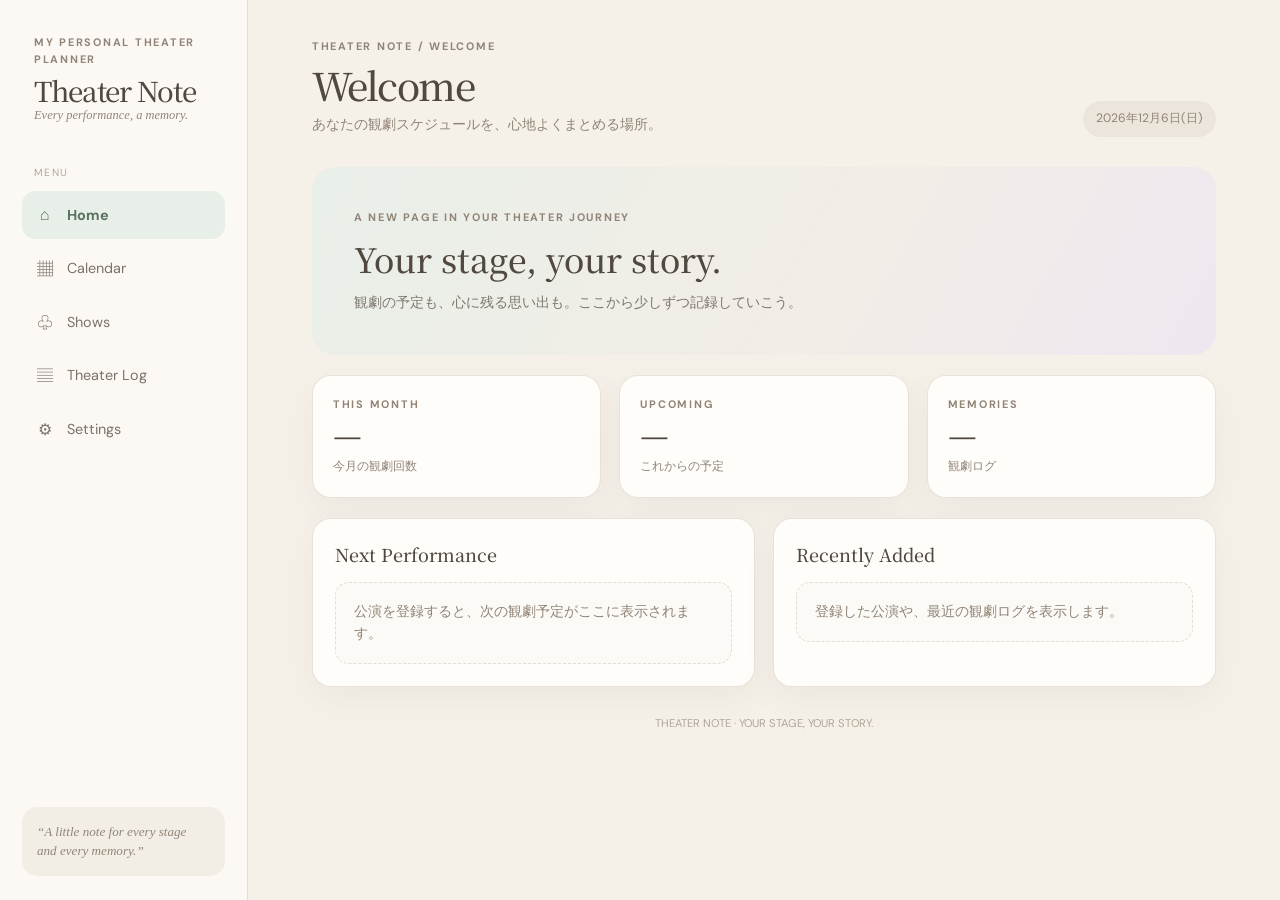
==== index.html @ 85cac3ce "Add files via upload" ====
<!doctype html>
<html lang="ja">
<head>
  <meta charset="utf-8">
  <meta name="viewport" content="width=device-width, initial-scale=1">
  <meta name="theme-color" content="#f5f1e9">
  <title>Welcome | Theater Note</title>
  <link rel="stylesheet" href="../css/style.css"  >
  <link rel="stylesheet" href="css/style.css">
  <script defer src="js/app.js"></script>
</head>
<body data-page="home">
<div class="app-shell">
  <aside class="sidebar">
    <div class="brand">
      <div class="brand-kicker">MY PERSONAL THEATER PLANNER</div>
      <div class="brand-name">Theater Note</div>
      <div class="brand-tagline">Every performance, a memory.</div>
    </div>
    <div class="nav-label">Menu</div>
    <nav class="nav-list" aria-label="メインメニュー"><a class="nav-link" data-nav="home" href="index.html"><span class="nav-icon" aria-hidden="true">⌂</span><span>Home</span></a>
<a class="nav-link" data-nav="calendar" href="calendar.html"><span class="nav-icon" aria-hidden="true">▦</span><span>Calendar</span></a>
<a class="nav-link" data-nav="performances" href="performances.html"><span class="nav-icon" aria-hidden="true">♧</span><span>Shows</span></a>
<a class="nav-link" data-nav="log" href="log.html"><span class="nav-icon" aria-hidden="true">▤</span><span>Theater Log</span></a>
<a class="nav-link" data-nav="settings" href="settings.html"><span class="nav-icon" aria-hidden="true">⚙</span><span>Settings</span></a></nav>
    <div class="sidebar-note">“A little note for every stage<br>and every memory.”</div>
  </aside>
  <main class="main">
    <header class="mobile-header">
      <div class="brand">
        <div class="brand-kicker">MY PERSONAL THEATER PLANNER</div>
        <div class="brand-name">Theater Note</div>
        <div class="brand-tagline">Every performance, a memory.</div>
      </div>
    </header>
    <div class="page-wrap">
      <div class="page-heading">
        <div><div class="eyebrow">THEATER NOTE / WELCOME</div><h1>Welcome</h1><p class="page-subtitle">あなたの観劇スケジュールを、心地よくまとめる場所。</p></div>
        <span class="date-chip" data-today></span>
      </div>
      
<section class="welcome-panel">
  <div class="eyebrow">A NEW PAGE IN YOUR THEATER JOURNEY</div>
  <h2>Your stage, your story.</h2>
  <p>観劇の予定も、心に残る思い出も。ここから少しずつ記録していこう。</p>
</section>
<section class="grid grid-3 stat-grid" style="margin-bottom:20px">
  <article class="card stat-card"><div class="eyebrow">THIS MONTH</div><div class="stat-number">—</div><div class="stat-label">今月の観劇回数</div></article>
  <article class="card stat-card"><div class="eyebrow">UPCOMING</div><div class="stat-number">—</div><div class="stat-label">これからの予定</div></article>
  <article class="card stat-card"><div class="eyebrow">MEMORIES</div><div class="stat-number">—</div><div class="stat-label">観劇ログ</div></article>
</section>
<section class="grid grid-2">
  <article class="card">
    <h2 class="card-title">Next Performance</h2>
    <div class="placeholder-note">公演を登録すると、次の観劇予定がここに表示されます。</div>
  </article>
  <article class="card">
    <h2 class="card-title">Recently Added</h2>
    <div class="placeholder-note">登録した公演や、最近の観劇ログを表示します。</div>
  </article>
</section>

      <div class="footer-note">THEATER NOTE · YOUR STAGE, YOUR STORY.</div>
    </div>
  </main>
  <nav class="mobile-nav" aria-label="メインメニュー"><nav class="nav-list" aria-label="メインメニュー"><a class="nav-link" data-nav="home" href="index.html"><span class="nav-icon" aria-hidden="true">⌂</span><span>Home</span></a>
<a class="nav-link" data-nav="calendar" href="calendar.html"><span class="nav-icon" aria-hidden="true">▦</span><span>Calendar</span></a>
<a class="nav-link" data-nav="performances" href="performances.html"><span class="nav-icon" aria-hidden="true">♧</span><span>Shows</span></a>
<a class="nav-link" data-nav="log" href="log.html"><span class="nav-icon" aria-hidden="true">▤</span><span>Theater Log</span></a>
<a class="nav-link" data-nav="settings" href="settings.html"><span class="nav-icon" aria-hidden="true">⚙</span><span>Settings</span></a></nav></nav>
</div>
</body>
</html>
---- css/style.css ----
@import url('https://fonts.googleapis.com/css2?family=DM+Sans:wght@400;500;600;700&family=Noto+Serif+JP:wght@400;500;600&display=swap');

:root {
  --ink: #51483f;
  --muted: #918477;
  --muted-2: #b1a698;
  --paper: #f5f1e9;
  --surface: #fffdfa;
  --surface-soft: #eee8de;
  --line: #e4ddd2;
  --sage: #c5ddd0;
  --sage-deep: #58745f;
  --lavender: #d8c5e8;
  --rose: #f2c9ce;
  --gold: #ead9ad;
  --shadow: 0 12px 34px rgba(81, 72, 63, .06);
  --sidebar-width: 248px;
}
* { box-sizing: border-box; }
html { min-height: 100%; background: var(--paper); }
body {
  margin: 0; color: var(--ink); background: var(--paper);
  font-family: "DM Sans", "Noto Sans JP", sans-serif;
  line-height: 1.6; min-height: 100vh;
}
a { color: inherit; text-decoration: none; }
button { font: inherit; }
.app-shell { min-height: 100vh; }
.sidebar {
  position: fixed; inset: 0 auto 0 0; width: var(--sidebar-width);
  padding: 34px 22px 24px; background: rgba(255,253,250,.72);
  border-right: 1px solid var(--line); display: flex; flex-direction: column;
  z-index: 10;
}
.brand { padding: 0 12px 28px; }
.brand-kicker, .eyebrow {
  color: var(--muted); font-size: .68rem; letter-spacing: .16em;
  text-transform: uppercase; font-weight: 700;
}
.brand-name {
  margin: 5px 0 1px; font: 500 1.72rem/1.2 "Noto Serif JP", Georgia, serif;
  letter-spacing: -.04em;
}
.brand-tagline { color: var(--muted); font: italic .78rem Georgia, serif; }
.nav-label { margin: 14px 12px 10px; color: var(--muted-2); font-size: .65rem; letter-spacing: .14em; text-transform: uppercase; }
.nav-list { display: grid; gap: 6px; }
.nav-link {
  display: flex; align-items: center; gap: 13px; padding: 11px 13px;
  border-radius: 13px; color: #7b7167; font-size: .9rem; transition: .18s ease;
}
.nav-link:hover { background: #f3efe8; color: var(--ink); }
.nav-link.active { background: #e8efe9; color: var(--sage-deep); font-weight: 700; }
.nav-icon { width: 19px; text-align: center; font-size: 1rem; }
.sidebar-note {
  margin-top: auto; padding: 15px; border-radius: 15px;
  background: #f3eee5; color: var(--muted); font: italic .82rem/1.5 Georgia, serif;
}
.main { margin-left: var(--sidebar-width); padding: 38px clamp(24px, 5vw, 68px) 64px; }
.mobile-header { display: none; }
.page-wrap { width: min(100%, 1120px); margin: 0 auto; }
.page-heading { display: flex; align-items: flex-end; justify-content: space-between; gap: 20px; margin-bottom: 30px; }
.page-heading h1 { margin: 7px 0 5px; font: 500 clamp(1.8rem, 3vw, 2.55rem)/1.2 "Noto Serif JP", Georgia, serif; letter-spacing: -.04em; }
.page-subtitle { margin: 0; color: var(--muted); font-size: .9rem; }
.date-chip { color: var(--muted); background: #ebe5db; border-radius: 999px; padding: 8px 13px; font-size: .76rem; white-space: nowrap; }
.card {
  background: var(--surface); border: 1px solid rgba(228,221,210,.8);
  border-radius: 19px; padding: 22px; box-shadow: var(--shadow);
}
.card-title { margin: 0 0 15px; font: 500 1.12rem "Noto Serif JP", Georgia, serif; }
.grid { display: grid; gap: 18px; }
.grid-2 { grid-template-columns: repeat(2, minmax(0, 1fr)); }
.grid-3 { grid-template-columns: repeat(3, minmax(0, 1fr)); }
.stat-card { padding: 20px; }
.stat-number { font: 500 2rem/1.2 "Noto Serif JP", Georgia, serif; }
.stat-label { color: var(--muted); font-size: .78rem; margin-top: 5px; }
.event-row { display: flex; align-items: center; gap: 14px; padding: 13px 0; border-bottom: 1px solid #eee9e1; }
.event-row:last-child { border-bottom: 0; padding-bottom: 0; }
.event-mark { width: 9px; height: 42px; border-radius: 9px; background: var(--lavender); flex: 0 0 auto; }
.event-info { min-width: 0; flex: 1; }
.event-name { font-weight: 700; font-size: .9rem; }
.event-meta { color: var(--muted); font-size: .76rem; margin-top: 2px; }
.status { display: inline-flex; align-items: center; gap: 6px; border-radius: 999px; padding: 5px 10px; font-size: .7rem; white-space: nowrap; }
.status::before { content: ""; width: 6px; height: 6px; border-radius: 50%; background: currentColor; }
.status-planned { color: #58745f; background: #e8efe9; }
.status-done { color: #777d8d; background: #ececf0; }
.status-pending { color: #98783d; background: #f5efdf; }
.status-no { color: #a56f76; background: #f5e9e9; }
.btn {
  display: inline-flex; justify-content: center; align-items: center; gap: 8px;
  border: 1px solid var(--line); background: var(--surface); color: var(--ink);
  padding: 10px 15px; border-radius: 999px; font-size: .8rem; cursor: pointer;
}
.btn-primary { background: var(--sage-deep); color: white; border-color: var(--sage-deep); }
.btn:hover { filter: brightness(.97); }
.welcome-panel {
  padding: clamp(24px, 4vw, 42px); border-radius: 23px;
  background: linear-gradient(120deg, #e9efe9 0%, #f2ede6 58%, #eee7f1 100%);
  margin-bottom: 20px;
}
.welcome-panel h2 { margin: 8px 0; font: 500 clamp(1.5rem, 3vw, 2.1rem) "Noto Serif JP", Georgia, serif; }
.welcome-panel p { margin: 0; color: #7d776d; font-size: .88rem; }
.placeholder-note { color: var(--muted); font-size: .85rem; padding: 18px; border: 1px dashed var(--line); border-radius: 14px; background: #fcfaf6; }
.calendar-head { display: flex; align-items: center; justify-content: space-between; margin-bottom: 16px; }
.calendar-month { font: 500 1.35rem "Noto Serif JP", Georgia, serif; }
.calendar-grid { display: grid; grid-template-columns: repeat(7, minmax(0, 1fr)); gap: 7px; }
.calendar-weekday { text-align: center; color: var(--muted); font-size: .7rem; padding: 6px 0; }
.calendar-day { min-height: 86px; border: 1px solid #eee9e1; border-radius: 11px; background: #fff; padding: 8px; font-size: .76rem; }
.calendar-day.muted { color: #c3baae; background: #faf8f4; }
.calendar-day.today { border-color: #9bb6a2; background: #f3f7f3; }
.calendar-event { margin-top: 6px; border-radius: 5px; padding: 3px 5px; font-size: .63rem; overflow: hidden; text-overflow: ellipsis; white-space: nowrap; background: #eee5f3; color: #695579; }
.calendar-event.sage { background: #e4eee7; color: #55745e; }
.calendar-event.gold { background: #f4eedf; color: #92783f; }
.footer-note { margin-top: 28px; color: var(--muted-2); font-size: .7rem; text-align: center; }
.mobile-nav { display: none; }
@media (max-width: 760px) {
  .sidebar { display: none; }
  .main { margin-left: 0; padding: 0 16px 100px; }
  .mobile-header {
    display: block; padding: 20px 4px 17px; margin-bottom: 12px;
    border-bottom: 1px solid var(--line);
  }
  .mobile-header .brand { padding: 0; }
  .mobile-header .brand-name { font-size: 1.45rem; }
  .page-heading { align-items: flex-start; flex-direction: column; gap: 10px; margin: 23px 0 20px; }
  .grid-2, .grid-3 { grid-template-columns: 1fr; }
  .stat-grid { grid-template-columns: repeat(3, minmax(0, 1fr)); gap: 9px; }
  .stat-card { padding: 14px 11px; }
  .stat-number { font-size: 1.55rem; }
  .stat-label { font-size: .68rem; }
  .card { padding: 17px; border-radius: 16px; }
  .event-row { gap: 10px; }
  .event-row .status { font-size: .63rem; padding: 5px 8px; }
  .mobile-nav {
    display: grid; grid-template-columns: repeat(5, 1fr); gap: 2px;
    position: fixed; z-index: 20; left: 10px; right: 10px; bottom: 10px;
    padding: 9px 5px calc(9px + env(safe-area-inset-bottom));
    background: rgba(255,253,250,.96); backdrop-filter: blur(14px);
    border: 1px solid var(--line); border-radius: 18px;
    box-shadow: 0 8px 30px rgba(81,72,63,.13);
  }
  .mobile-nav .nav-link { display: flex; flex-direction: column; gap: 3px; padding: 6px 2px; border-radius: 11px; font-size: .61rem; }
  .mobile-nav .nav-icon { font-size: 1rem; width: auto; }
  .calendar-grid { gap: 3px; }
  .calendar-day { min-height: 66px; padding: 5px 3px; border-radius: 8px; font-size: .68rem; }
  .calendar-event { font-size: .55rem; padding: 2px 3px; }
  .date-chip { align-self: flex-start; }
}
---- css/style.css ----
@import url('https://fonts.googleapis.com/css2?family=DM+Sans:wght@400;500;600;700&family=Noto+Serif+JP:wght@400;500;600&display=swap');

:root {
  --ink: #51483f;
  --muted: #918477;
  --muted-2: #b1a698;
  --paper: #f5f1e9;
  --surface: #fffdfa;
  --surface-soft: #eee8de;
  --line: #e4ddd2;
  --sage: #c5ddd0;
  --sage-deep: #58745f;
  --lavender: #d8c5e8;
  --rose: #f2c9ce;
  --gold: #ead9ad;
  --shadow: 0 12px 34px rgba(81, 72, 63, .06);
  --sidebar-width: 248px;
}
* { box-sizing: border-box; }
html { min-height: 100%; background: var(--paper); }
body {
  margin: 0; color: var(--ink); background: var(--paper);
  font-family: "DM Sans", "Noto Sans JP", sans-serif;
  line-height: 1.6; min-height: 100vh;
}
a { color: inherit; text-decoration: none; }
button { font: inherit; }
.app-shell { min-height: 100vh; }
.sidebar {
  position: fixed; inset: 0 auto 0 0; width: var(--sidebar-width);
  padding: 34px 22px 24px; background: rgba(255,253,250,.72);
  border-right: 1px solid var(--line); display: flex; flex-direction: column;
  z-index: 10;
}
.brand { padding: 0 12px 28px; }
.brand-kicker, .eyebrow {
  color: var(--muted); font-size: .68rem; letter-spacing: .16em;
  text-transform: uppercase; font-weight: 700;
}
.brand-name {
  margin: 5px 0 1px; font: 500 1.72rem/1.2 "Noto Serif JP", Georgia, serif;
  letter-spacing: -.04em;
}
.brand-tagline { color: var(--muted); font: italic .78rem Georgia, serif; }
.nav-label { margin: 14px 12px 10px; color: var(--muted-2); font-size: .65rem; letter-spacing: .14em; text-transform: uppercase; }
.nav-list { display: grid; gap: 6px; }
.nav-link {
  display: flex; align-items: center; gap: 13px; padding: 11px 13px;
  border-radius: 13px; color: #7b7167; font-size: .9rem; transition: .18s ease;
}
.nav-link:hover { background: #f3efe8; color: var(--ink); }
.nav-link.active { background: #e8efe9; color: var(--sage-deep); font-weight: 700; }
.nav-icon { width: 19px; text-align: center; font-size: 1rem; }
.sidebar-note {
  margin-top: auto; padding: 15px; border-radius: 15px;
  background: #f3eee5; color: var(--muted); font: italic .82rem/1.5 Georgia, serif;
}
.main { margin-left: var(--sidebar-width); padding: 38px clamp(24px, 5vw, 68px) 64px; }
.mobile-header { display: none; }
.page-wrap { width: min(100%, 1120px); margin: 0 auto; }
.page-heading { display: flex; align-items: flex-end; justify-content: space-between; gap: 20px; margin-bottom: 30px; }
.page-heading h1 { margin: 7px 0 5px; font: 500 clamp(1.8rem, 3vw, 2.55rem)/1.2 "Noto Serif JP", Georgia, serif; letter-spacing: -.04em; }
.page-subtitle { margin: 0; color: var(--muted); font-size: .9rem; }
.date-chip { color: var(--muted); background: #ebe5db; border-radius: 999px; padding: 8px 13px; font-size: .76rem; white-space: nowrap; }
.card {
  background: var(--surface); border: 1px solid rgba(228,221,210,.8);
  border-radius: 19px; padding: 22px; box-shadow: var(--shadow);
}
.card-title { margin: 0 0 15px; font: 500 1.12rem "Noto Serif JP", Georgia, serif; }
.grid { display: grid; gap: 18px; }
.grid-2 { grid-template-columns: repeat(2, minmax(0, 1fr)); }
.grid-3 { grid-template-columns: repeat(3, minmax(0, 1fr)); }
.stat-card { padding: 20px; }
.stat-number { font: 500 2rem/1.2 "Noto Serif JP", Georgia, serif; }
.stat-label { color: var(--muted); font-size: .78rem; margin-top: 5px; }
.event-row { display: flex; align-items: center; gap: 14px; padding: 13px 0; border-bottom: 1px solid #eee9e1; }
.event-row:last-child { border-bottom: 0; padding-bottom: 0; }
.event-mark { width: 9px; height: 42px; border-radius: 9px; background: var(--lavender); flex: 0 0 auto; }
.event-info { min-width: 0; flex: 1; }
.event-name { font-weight: 700; font-size: .9rem; }
.event-meta { color: var(--muted); font-size: .76rem; margin-top: 2px; }
.status { display: inline-flex; align-items: center; gap: 6px; border-radius: 999px; padding: 5px 10px; font-size: .7rem; white-space: nowrap; }
.status::before { content: ""; width: 6px; height: 6px; border-radius: 50%; background: currentColor; }
.status-planned { color: #58745f; background: #e8efe9; }
.status-done { color: #777d8d; background: #ececf0; }
.status-pending { color: #98783d; background: #f5efdf; }
.status-no { color: #a56f76; background: #f5e9e9; }
.btn {
  display: inline-flex; justify-content: center; align-items: center; gap: 8px;
  border: 1px solid var(--line); background: var(--surface); color: var(--ink);
  padding: 10px 15px; border-radius: 999px; font-size: .8rem; cursor: pointer;
}
.btn-primary { background: var(--sage-deep); color: white; border-color: var(--sage-deep); }
.btn:hover { filter: brightness(.97); }
.welcome-panel {
  padding: clamp(24px, 4vw, 42px); border-radius: 23px;
  background: linear-gradient(120deg, #e9efe9 0%, #f2ede6 58%, #eee7f1 100%);
  margin-bottom: 20px;
}
.welcome-panel h2 { margin: 8px 0; font: 500 clamp(1.5rem, 3vw, 2.1rem) "Noto Serif JP", Georgia, serif; }
.welcome-panel p { margin: 0; color: #7d776d; font-size: .88rem; }
.placeholder-note { color: var(--muted); font-size: .85rem; padding: 18px; border: 1px dashed var(--line); border-radius: 14px; background: #fcfaf6; }
.calendar-head { display: flex; align-items: center; justify-content: space-between; margin-bottom: 16px; }
.calendar-month { font: 500 1.35rem "Noto Serif JP", Georgia, serif; }
.calendar-grid { display: grid; grid-template-columns: repeat(7, minmax(0, 1fr)); gap: 7px; }
.calendar-weekday { text-align: center; color: var(--muted); font-size: .7rem; padding: 6px 0; }
.calendar-day { min-height: 86px; border: 1px solid #eee9e1; border-radius: 11px; background: #fff; padding: 8px; font-size: .76rem; }
.calendar-day.muted { color: #c3baae; background: #faf8f4; }
.calendar-day.today { border-color: #9bb6a2; background: #f3f7f3; }
.calendar-event { margin-top: 6px; border-radius: 5px; padding: 3px 5px; font-size: .63rem; overflow: hidden; text-overflow: ellipsis; white-space: nowrap; background: #eee5f3; color: #695579; }
.calendar-event.sage { background: #e4eee7; color: #55745e; }
.calendar-event.gold { background: #f4eedf; color: #92783f; }
.footer-note { margin-top: 28px; color: var(--muted-2); font-size: .7rem; text-align: center; }
.mobile-nav { display: none; }
@media (max-width: 760px) {
  .sidebar { display: none; }
  .main { margin-left: 0; padding: 0 16px 100px; }
  .mobile-header {
    display: block; padding: 20px 4px 17px; margin-bottom: 12px;
    border-bottom: 1px solid var(--line);
  }
  .mobile-header .brand { padding: 0; }
  .mobile-header .brand-name { font-size: 1.45rem; }
  .page-heading { align-items: flex-start; flex-direction: column; gap: 10px; margin: 23px 0 20px; }
  .grid-2, .grid-3 { grid-template-columns: 1fr; }
  .stat-grid { grid-template-columns: repeat(3, minmax(0, 1fr)); gap: 9px; }
  .stat-card { padding: 14px 11px; }
  .stat-number { font-size: 1.55rem; }
  .stat-label { font-size: .68rem; }
  .card { padding: 17px; border-radius: 16px; }
  .event-row { gap: 10px; }
  .event-row .status { font-size: .63rem; padding: 5px 8px; }
  .mobile-nav {
    display: grid; grid-template-columns: repeat(5, 1fr); gap: 2px;
    position: fixed; z-index: 20; left: 10px; right: 10px; bottom: 10px;
    padding: 9px 5px calc(9px + env(safe-area-inset-bottom));
    background: rgba(255,253,250,.96); backdrop-filter: blur(14px);
    border: 1px solid var(--line); border-radius: 18px;
    box-shadow: 0 8px 30px rgba(81,72,63,.13);
  }
  .mobile-nav .nav-link { display: flex; flex-direction: column; gap: 3px; padding: 6px 2px; border-radius: 11px; font-size: .61rem; }
  .mobile-nav .nav-icon { font-size: 1rem; width: auto; }
  .calendar-grid { gap: 3px; }
  .calendar-day { min-height: 66px; padding: 5px 3px; border-radius: 8px; font-size: .68rem; }
  .calendar-event { font-size: .55rem; padding: 2px 3px; }
  .date-chip { align-self: flex-start; }
}
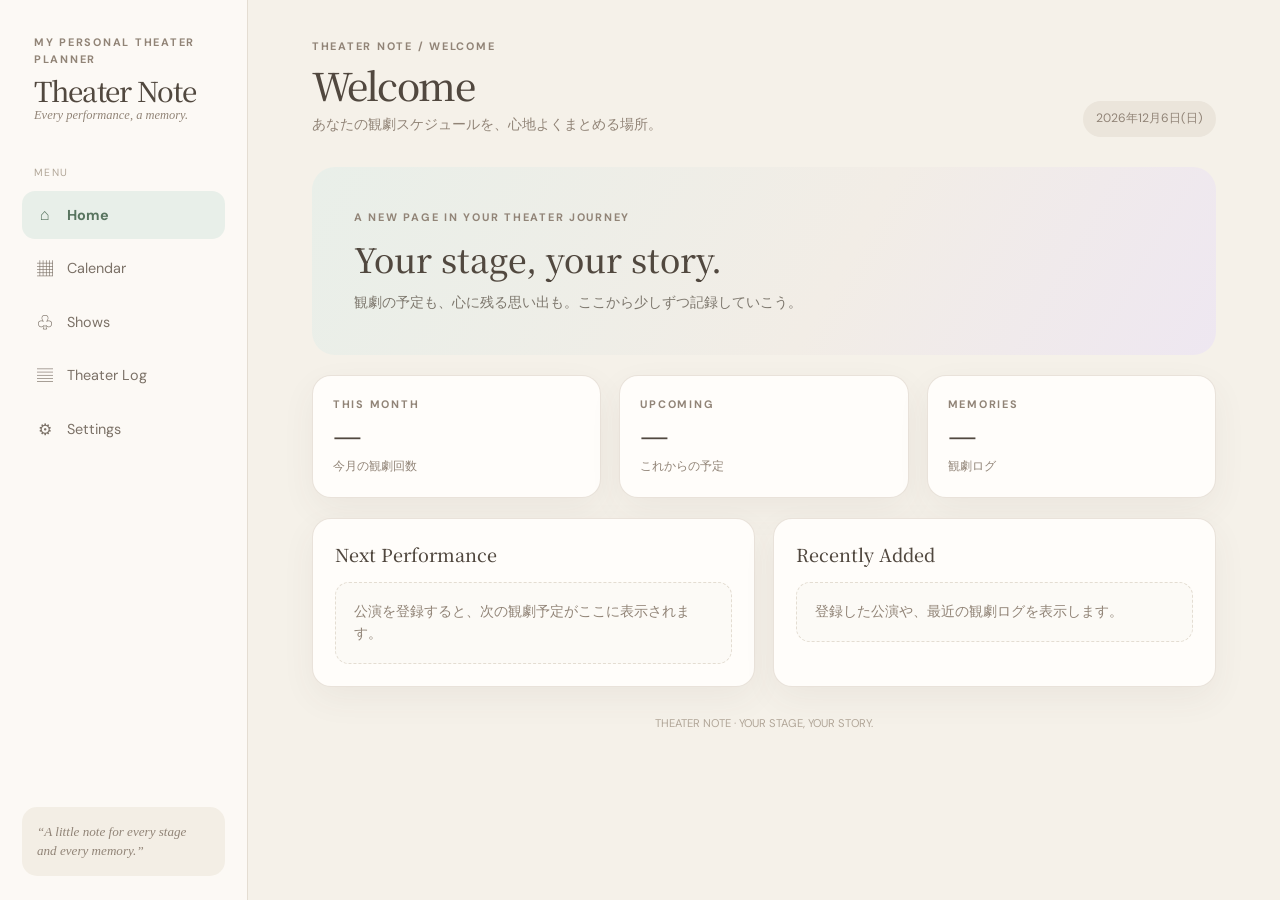
==== commit 6af15576: "Add files via upload" ====
--- a/index.html
+++ b/index.html
@@ -18,11 +18,7 @@
       <div class="brand-tagline">Every performance, a memory.</div>
     </div>
     <div class="nav-label">Menu</div>
-    <nav class="nav-list" aria-label="メインメニュー"><a class="nav-link" data-nav="home" href="index.html"><span class="nav-icon" aria-hidden="true">⌂</span><span>Home</span></a>
-<a class="nav-link" data-nav="calendar" href="calendar.html"><span class="nav-icon" aria-hidden="true">▦</span><span>Calendar</span></a>
-<a class="nav-link" data-nav="performances" href="performances.html"><span class="nav-icon" aria-hidden="true">♧</span><span>Shows</span></a>
-<a class="nav-link" data-nav="log" href="log.html"><span class="nav-icon" aria-hidden="true">▤</span><span>Theater Log</span></a>
-<a class="nav-link" data-nav="settings" href="settings.html"><span class="nav-icon" aria-hidden="true">⚙</span><span>Settings</span></a></nav>
+    <nav class="nav-list" aria-label="メインメニュー"><a class="nav-link" data-nav="home" href="index.html"><span class="nav-icon" aria-hidden="true">⌂</span><span>Home</span></a><a class="nav-link" data-nav="calendar" href="pages/calendar.html"><span class="nav-icon" aria-hidden="true">▦</span><span>Calendar</span></a><a class="nav-link" data-nav="performances" href="pages/performances.html"><span class="nav-icon" aria-hidden="true">♧</span><span>Shows</span></a><a class="nav-link" data-nav="log" href="pages/log.html"><span class="nav-icon" aria-hidden="true">▤</span><span>Theater Log</span></a><a class="nav-link" data-nav="settings" href="pages/settings.html"><span class="nav-icon" aria-hidden="true">⚙</span><span>Settings</span></a></nav>
     <div class="sidebar-note">“A little note for every stage<br>and every memory.”</div>
   </aside>
   <main class="main">
@@ -63,11 +59,7 @@
       <div class="footer-note">THEATER NOTE · YOUR STAGE, YOUR STORY.</div>
     </div>
   </main>
-  <nav class="mobile-nav" aria-label="メインメニュー"><nav class="nav-list" aria-label="メインメニュー"><a class="nav-link" data-nav="home" href="index.html"><span class="nav-icon" aria-hidden="true">⌂</span><span>Home</span></a>
-<a class="nav-link" data-nav="calendar" href="calendar.html"><span class="nav-icon" aria-hidden="true">▦</span><span>Calendar</span></a>
-<a class="nav-link" data-nav="performances" href="performances.html"><span class="nav-icon" aria-hidden="true">♧</span><span>Shows</span></a>
-<a class="nav-link" data-nav="log" href="log.html"><span class="nav-icon" aria-hidden="true">▤</span><span>Theater Log</span></a>
-<a class="nav-link" data-nav="settings" href="settings.html"><span class="nav-icon" aria-hidden="true">⚙</span><span>Settings</span></a></nav></nav>
+  <nav class="mobile-nav" aria-label="メインメニュー"><nav class="nav-list" aria-label="メインメニュー"><a class="nav-link" data-nav="home" href="index.html"><span class="nav-icon" aria-hidden="true">⌂</span><span>Home</span></a><a class="nav-link" data-nav="calendar" href="pages/calendar.html"><span class="nav-icon" aria-hidden="true">▦</span><span>Calendar</span></a><a class="nav-link" data-nav="performances" href="pages/performances.html"><span class="nav-icon" aria-hidden="true">♧</span><span>Shows</span></a><a class="nav-link" data-nav="log" href="pages/log.html"><span class="nav-icon" aria-hidden="true">▤</span><span>Theater Log</span></a><a class="nav-link" data-nav="settings" href="pages/settings.html"><span class="nav-icon" aria-hidden="true">⚙</span><span>Settings</span></a></nav></nav></nav>
 </div>
 </body>
 </html>
--- a/css/style.css
+++ b/css/style.css
@@ -138,6 +138,7 @@
     border: 1px solid var(--line); border-radius: 18px;
     box-shadow: 0 8px 30px rgba(81,72,63,.13);
   }
+  .mobile-nav .nav-list { display: grid; grid-template-columns: repeat(5, minmax(0, 1fr)); gap: 2px; }
   .mobile-nav .nav-link { display: flex; flex-direction: column; gap: 3px; padding: 6px 2px; border-radius: 11px; font-size: .61rem; }
   .mobile-nav .nav-icon { font-size: 1rem; width: auto; }
   .calendar-grid { gap: 3px; }
--- a/css/style.css
+++ b/css/style.css
@@ -138,6 +138,7 @@
     border: 1px solid var(--line); border-radius: 18px;
     box-shadow: 0 8px 30px rgba(81,72,63,.13);
   }
+  .mobile-nav .nav-list { display: grid; grid-template-columns: repeat(5, minmax(0, 1fr)); gap: 2px; }
   .mobile-nav .nav-link { display: flex; flex-direction: column; gap: 3px; padding: 6px 2px; border-radius: 11px; font-size: .61rem; }
   .mobile-nav .nav-icon { font-size: 1rem; width: auto; }
   .calendar-grid { gap: 3px; }
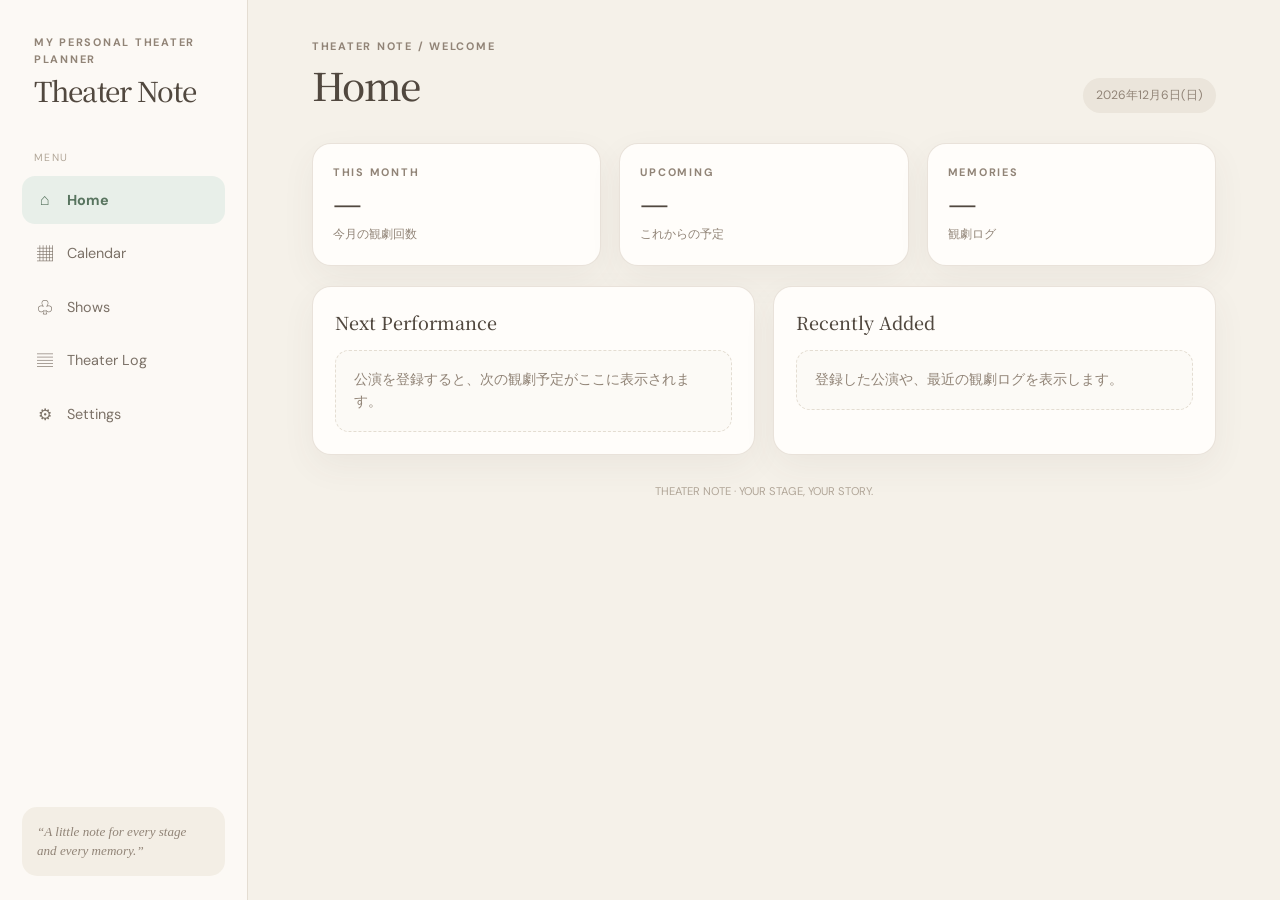
==== commit 6997e957: "Add files via upload" ====
--- a/index.html
+++ b/index.html
@@ -15,7 +15,6 @@
     <div class="brand">
       <div class="brand-kicker">MY PERSONAL THEATER PLANNER</div>
       <div class="brand-name">Theater Note</div>
-      <div class="brand-tagline">Every performance, a memory.</div>
     </div>
     <div class="nav-label">Menu</div>
     <nav class="nav-list" aria-label="メインメニュー"><a class="nav-link" data-nav="home" href="index.html"><span class="nav-icon" aria-hidden="true">⌂</span><span>Home</span></a><a class="nav-link" data-nav="calendar" href="pages/calendar.html"><span class="nav-icon" aria-hidden="true">▦</span><span>Calendar</span></a><a class="nav-link" data-nav="performances" href="pages/performances.html"><span class="nav-icon" aria-hidden="true">♧</span><span>Shows</span></a><a class="nav-link" data-nav="log" href="pages/log.html"><span class="nav-icon" aria-hidden="true">▤</span><span>Theater Log</span></a><a class="nav-link" data-nav="settings" href="pages/settings.html"><span class="nav-icon" aria-hidden="true">⚙</span><span>Settings</span></a></nav>
@@ -26,20 +25,14 @@
       <div class="brand">
         <div class="brand-kicker">MY PERSONAL THEATER PLANNER</div>
         <div class="brand-name">Theater Note</div>
-        <div class="brand-tagline">Every performance, a memory.</div>
       </div>
     </header>
     <div class="page-wrap">
       <div class="page-heading">
-        <div><div class="eyebrow">THEATER NOTE / WELCOME</div><h1>Welcome</h1><p class="page-subtitle">あなたの観劇スケジュールを、心地よくまとめる場所。</p></div>
+        <div><div class="eyebrow">THEATER NOTE / WELCOME</div><h1>Home</h1></div>
         <span class="date-chip" data-today></span>
       </div>
       
-<section class="welcome-panel">
-  <div class="eyebrow">A NEW PAGE IN YOUR THEATER JOURNEY</div>
-  <h2>Your stage, your story.</h2>
-  <p>観劇の予定も、心に残る思い出も。ここから少しずつ記録していこう。</p>
-</section>
 <section class="grid grid-3 stat-grid" style="margin-bottom:20px">
   <article class="card stat-card"><div class="eyebrow">THIS MONTH</div><div class="stat-number">—</div><div class="stat-label">今月の観劇回数</div></article>
   <article class="card stat-card"><div class="eyebrow">UPCOMING</div><div class="stat-number">—</div><div class="stat-label">これからの予定</div></article>
--- a/css/style.css
+++ b/css/style.css
@@ -131,15 +131,15 @@
   .event-row { gap: 10px; }
   .event-row .status { font-size: .63rem; padding: 5px 8px; }
   .mobile-nav {
-    display: grid; grid-template-columns: repeat(5, 1fr); gap: 2px;
+    display: block;
     position: fixed; z-index: 20; left: 10px; right: 10px; bottom: 10px;
     padding: 9px 5px calc(9px + env(safe-area-inset-bottom));
     background: rgba(255,253,250,.96); backdrop-filter: blur(14px);
     border: 1px solid var(--line); border-radius: 18px;
     box-shadow: 0 8px 30px rgba(81,72,63,.13);
   }
-  .mobile-nav .nav-list { display: grid; grid-template-columns: repeat(5, minmax(0, 1fr)); gap: 2px; }
-  .mobile-nav .nav-link { display: flex; flex-direction: column; gap: 3px; padding: 6px 2px; border-radius: 11px; font-size: .61rem; }
+  .mobile-nav .nav-list { display: grid; width: 100%; grid-template-columns: repeat(5, minmax(0, 1fr)); gap: 2px; }
+  .mobile-nav .nav-link { display: flex; min-width: 0; flex-direction: column; align-items: center; justify-content: center; gap: 3px; padding: 6px 1px; border-radius: 11px; font-size: .61rem; text-align: center; white-space: nowrap; }
   .mobile-nav .nav-icon { font-size: 1rem; width: auto; }
   .calendar-grid { gap: 3px; }
   .calendar-day { min-height: 66px; padding: 5px 3px; border-radius: 8px; font-size: .68rem; }
--- a/css/style.css
+++ b/css/style.css
@@ -131,15 +131,15 @@
   .event-row { gap: 10px; }
   .event-row .status { font-size: .63rem; padding: 5px 8px; }
   .mobile-nav {
-    display: grid; grid-template-columns: repeat(5, 1fr); gap: 2px;
+    display: block;
     position: fixed; z-index: 20; left: 10px; right: 10px; bottom: 10px;
     padding: 9px 5px calc(9px + env(safe-area-inset-bottom));
     background: rgba(255,253,250,.96); backdrop-filter: blur(14px);
     border: 1px solid var(--line); border-radius: 18px;
     box-shadow: 0 8px 30px rgba(81,72,63,.13);
   }
-  .mobile-nav .nav-list { display: grid; grid-template-columns: repeat(5, minmax(0, 1fr)); gap: 2px; }
-  .mobile-nav .nav-link { display: flex; flex-direction: column; gap: 3px; padding: 6px 2px; border-radius: 11px; font-size: .61rem; }
+  .mobile-nav .nav-list { display: grid; width: 100%; grid-template-columns: repeat(5, minmax(0, 1fr)); gap: 2px; }
+  .mobile-nav .nav-link { display: flex; min-width: 0; flex-direction: column; align-items: center; justify-content: center; gap: 3px; padding: 6px 1px; border-radius: 11px; font-size: .61rem; text-align: center; white-space: nowrap; }
   .mobile-nav .nav-icon { font-size: 1rem; width: auto; }
   .calendar-grid { gap: 3px; }
   .calendar-day { min-height: 66px; padding: 5px 3px; border-radius: 8px; font-size: .68rem; }
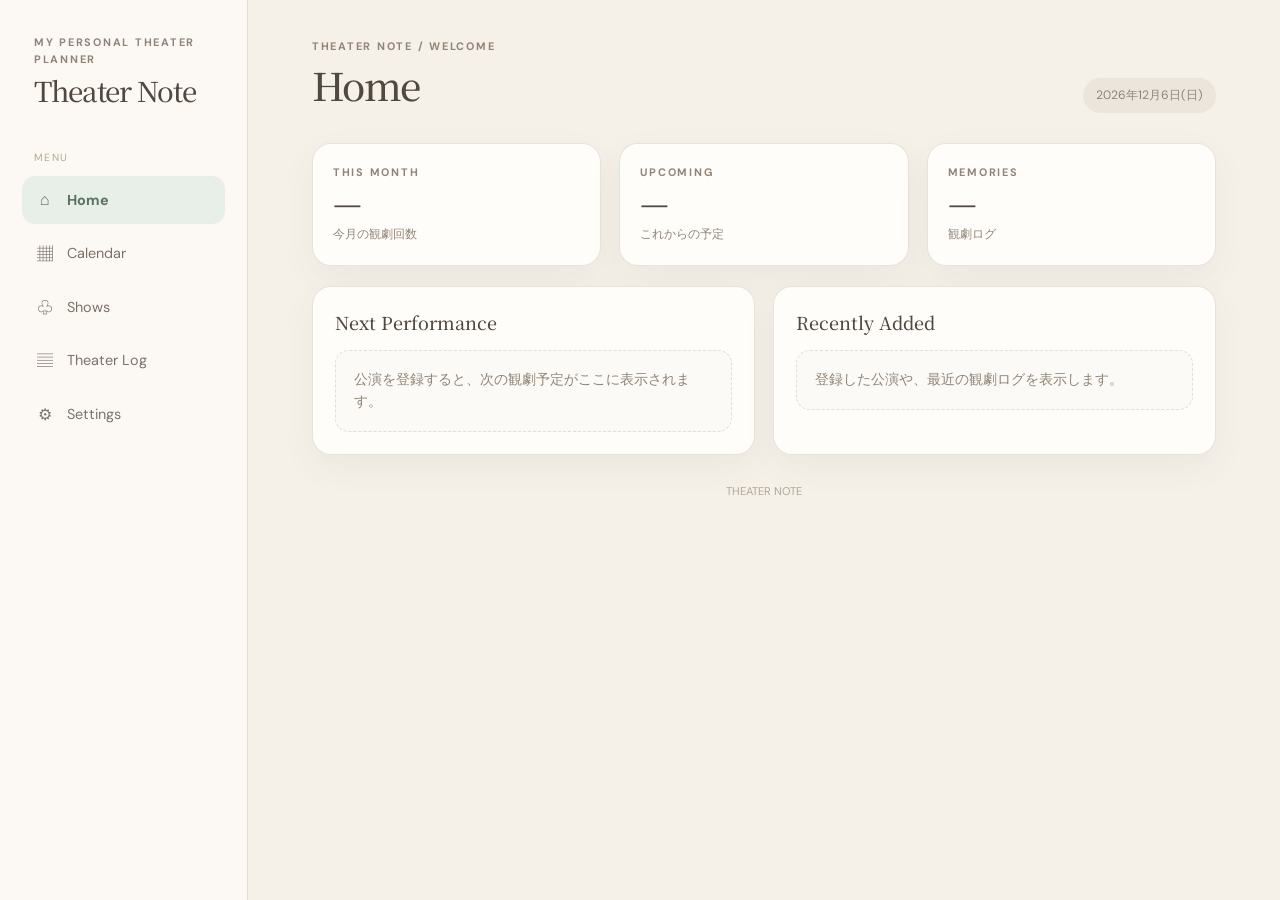
==== commit 6c46cc26: "Add files via upload" ====
--- a/index.html
+++ b/index.html
@@ -18,7 +18,7 @@
     </div>
     <div class="nav-label">Menu</div>
     <nav class="nav-list" aria-label="メインメニュー"><a class="nav-link" data-nav="home" href="index.html"><span class="nav-icon" aria-hidden="true">⌂</span><span>Home</span></a><a class="nav-link" data-nav="calendar" href="pages/calendar.html"><span class="nav-icon" aria-hidden="true">▦</span><span>Calendar</span></a><a class="nav-link" data-nav="performances" href="pages/performances.html"><span class="nav-icon" aria-hidden="true">♧</span><span>Shows</span></a><a class="nav-link" data-nav="log" href="pages/log.html"><span class="nav-icon" aria-hidden="true">▤</span><span>Theater Log</span></a><a class="nav-link" data-nav="settings" href="pages/settings.html"><span class="nav-icon" aria-hidden="true">⚙</span><span>Settings</span></a></nav>
-    <div class="sidebar-note">“A little note for every stage<br>and every memory.”</div>
+    
   </aside>
   <main class="main">
     <header class="mobile-header">
@@ -49,7 +49,7 @@
   </article>
 </section>
 
-      <div class="footer-note">THEATER NOTE · YOUR STAGE, YOUR STORY.</div>
+      <div class="footer-note">THEATER NOTE</div>
     </div>
   </main>
   <nav class="mobile-nav" aria-label="メインメニュー"><nav class="nav-list" aria-label="メインメニュー"><a class="nav-link" data-nav="home" href="index.html"><span class="nav-icon" aria-hidden="true">⌂</span><span>Home</span></a><a class="nav-link" data-nav="calendar" href="pages/calendar.html"><span class="nav-icon" aria-hidden="true">▦</span><span>Calendar</span></a><a class="nav-link" data-nav="performances" href="pages/performances.html"><span class="nav-icon" aria-hidden="true">♧</span><span>Shows</span></a><a class="nav-link" data-nav="log" href="pages/log.html"><span class="nav-icon" aria-hidden="true">▤</span><span>Theater Log</span></a><a class="nav-link" data-nav="settings" href="pages/settings.html"><span class="nav-icon" aria-hidden="true">⚙</span><span>Settings</span></a></nav></nav></nav>
--- a/css/style.css
+++ b/css/style.css
@@ -146,3 +146,59 @@
   .calendar-event { font-size: .55rem; padding: 2px 3px; }
   .date-chip { align-self: flex-start; }
 }
+
+
+/* Performance registration */
+[hidden] { display: none !important; }
+.mode-tabs { display:flex; gap:8px; border-bottom:1px solid var(--line); margin:-3px 0 22px; padding-bottom:13px; }
+.mode-tab { border:1px solid var(--line); border-radius:999px; padding:10px 16px; background:#fffdfa; color:var(--muted); cursor:pointer; font:inherit; font-size:.84rem; }
+.mode-tab.active { background:#e8efe9; border-color:#c5ddd0; color:#58745f; font-weight:700; }
+.form-grid { display:grid; grid-template-columns:repeat(2,minmax(0,1fr)); gap:16px; }
+.field { display:flex; flex-direction:column; gap:7px; min-width:0; color:var(--ink); font-size:.82rem; }
+.field > span { color:var(--muted); font-size:.76rem; }
+.field input:not([type=color]), .field select, .field textarea {
+  width:100%; min-width:0; border:1px solid var(--line); border-radius:11px; padding:11px 12px;
+  color:var(--ink); background:#fff; font:inherit; font-size:.86rem;
+}
+.field input[type=color] { width:58px; height:42px; border:1px solid var(--line); border-radius:10px; background:#fff; padding:4px; }
+.field textarea { resize:vertical; }
+.field.full { grid-column:1/-1; }
+.field-row { display:flex; align-items:center; gap:10px; }
+.field-row input { flex:1; }
+.subheading-row { display:flex; align-items:center; justify-content:space-between; gap:12px; margin:8px 0 12px; }
+.subheading-row h3 { margin:0; font:500 1rem "Noto Serif JP",Georgia,serif; }
+.date-rows { display:grid; gap:10px; }
+.date-row { display:grid; grid-template-columns:1.1fr .8fr 1.3fr .9fr 1.2fr 34px; gap:8px; align-items:end; padding:12px; border:1px solid var(--line); border-radius:13px; background:#fcfaf6; }
+.date-row .field { font-size:.72rem; }
+.date-row .field input,.date-row .field select { padding:9px 8px; font-size:.76rem; }
+.remove-date { border:0; background:#f4e9e8; color:#a56f76; border-radius:9px; height:36px; cursor:pointer; font-size:1.2rem; }
+.form-actions { display:flex; gap:9px; align-items:center; flex-wrap:wrap; margin-top:4px; }
+.help-text { color:var(--muted); font-size:.84rem; margin:-5px 0 16px; }
+.import-preview { margin-top:18px; padding:16px; border:1px solid var(--line); border-radius:14px; background:#fcfaf6; }
+.import-preview h3 { margin:0 0 12px; font:500 1rem "Noto Serif JP",Georgia,serif; }
+.preview-item { display:grid; gap:3px; padding:10px 0; border-bottom:1px solid var(--line); }
+.preview-item span,.preview-item small { color:var(--muted); font-size:.78rem; }
+.import-preview .btn { margin-top:14px; }
+.notice { margin-top:16px; border-radius:12px; padding:12px 14px; font-size:.83rem; }
+.notice.success { background:#e8efe9; color:#42634b; }
+.notice.error { background:#f5e9e9; color:#965e65; }
+.performances-section { margin-top:28px; }
+.performance-list { display:grid; gap:12px; }
+.performance-card { display:flex; gap:14px; align-items:flex-start; background:var(--surface); border:1px solid var(--line); border-radius:16px; padding:16px; box-shadow:var(--shadow); }
+.performance-color { width:8px; align-self:stretch; border-radius:8px; flex:0 0 8px; }
+.performance-card-main { flex:1; min-width:0; }
+.performance-card h3 { margin:0 0 3px; font:500 1.05rem "Noto Serif JP",Georgia,serif; }
+.performance-card p { margin:0 0 8px; color:var(--muted); font-size:.78rem; }
+.performance-date-summary { color:var(--muted); font-size:.75rem; line-height:2; }
+.performance-actions { display:flex; gap:6px; flex-wrap:wrap; }
+.performance-actions .btn { padding:7px 11px; font-size:.72rem; }
+@media(max-width:760px) {
+  .form-grid { grid-template-columns:1fr; }
+  .field.full { grid-column:auto; }
+  .date-row { grid-template-columns:1fr 1fr; }
+  .date-row .date-memo { grid-column:1/-1; }
+  .remove-date { grid-column:2; justify-self:end; width:38px; }
+  .performance-card { flex-wrap:wrap; }
+  .performance-actions { width:100%; padding-left:22px; }
+  .mode-tab { flex:1; padding:10px 8px; font-size:.76rem; }
+}
--- a/css/style.css
+++ b/css/style.css
@@ -146,3 +146,59 @@
   .calendar-event { font-size: .55rem; padding: 2px 3px; }
   .date-chip { align-self: flex-start; }
 }
+
+
+/* Performance registration */
+[hidden] { display: none !important; }
+.mode-tabs { display:flex; gap:8px; border-bottom:1px solid var(--line); margin:-3px 0 22px; padding-bottom:13px; }
+.mode-tab { border:1px solid var(--line); border-radius:999px; padding:10px 16px; background:#fffdfa; color:var(--muted); cursor:pointer; font:inherit; font-size:.84rem; }
+.mode-tab.active { background:#e8efe9; border-color:#c5ddd0; color:#58745f; font-weight:700; }
+.form-grid { display:grid; grid-template-columns:repeat(2,minmax(0,1fr)); gap:16px; }
+.field { display:flex; flex-direction:column; gap:7px; min-width:0; color:var(--ink); font-size:.82rem; }
+.field > span { color:var(--muted); font-size:.76rem; }
+.field input:not([type=color]), .field select, .field textarea {
+  width:100%; min-width:0; border:1px solid var(--line); border-radius:11px; padding:11px 12px;
+  color:var(--ink); background:#fff; font:inherit; font-size:.86rem;
+}
+.field input[type=color] { width:58px; height:42px; border:1px solid var(--line); border-radius:10px; background:#fff; padding:4px; }
+.field textarea { resize:vertical; }
+.field.full { grid-column:1/-1; }
+.field-row { display:flex; align-items:center; gap:10px; }
+.field-row input { flex:1; }
+.subheading-row { display:flex; align-items:center; justify-content:space-between; gap:12px; margin:8px 0 12px; }
+.subheading-row h3 { margin:0; font:500 1rem "Noto Serif JP",Georgia,serif; }
+.date-rows { display:grid; gap:10px; }
+.date-row { display:grid; grid-template-columns:1.1fr .8fr 1.3fr .9fr 1.2fr 34px; gap:8px; align-items:end; padding:12px; border:1px solid var(--line); border-radius:13px; background:#fcfaf6; }
+.date-row .field { font-size:.72rem; }
+.date-row .field input,.date-row .field select { padding:9px 8px; font-size:.76rem; }
+.remove-date { border:0; background:#f4e9e8; color:#a56f76; border-radius:9px; height:36px; cursor:pointer; font-size:1.2rem; }
+.form-actions { display:flex; gap:9px; align-items:center; flex-wrap:wrap; margin-top:4px; }
+.help-text { color:var(--muted); font-size:.84rem; margin:-5px 0 16px; }
+.import-preview { margin-top:18px; padding:16px; border:1px solid var(--line); border-radius:14px; background:#fcfaf6; }
+.import-preview h3 { margin:0 0 12px; font:500 1rem "Noto Serif JP",Georgia,serif; }
+.preview-item { display:grid; gap:3px; padding:10px 0; border-bottom:1px solid var(--line); }
+.preview-item span,.preview-item small { color:var(--muted); font-size:.78rem; }
+.import-preview .btn { margin-top:14px; }
+.notice { margin-top:16px; border-radius:12px; padding:12px 14px; font-size:.83rem; }
+.notice.success { background:#e8efe9; color:#42634b; }
+.notice.error { background:#f5e9e9; color:#965e65; }
+.performances-section { margin-top:28px; }
+.performance-list { display:grid; gap:12px; }
+.performance-card { display:flex; gap:14px; align-items:flex-start; background:var(--surface); border:1px solid var(--line); border-radius:16px; padding:16px; box-shadow:var(--shadow); }
+.performance-color { width:8px; align-self:stretch; border-radius:8px; flex:0 0 8px; }
+.performance-card-main { flex:1; min-width:0; }
+.performance-card h3 { margin:0 0 3px; font:500 1.05rem "Noto Serif JP",Georgia,serif; }
+.performance-card p { margin:0 0 8px; color:var(--muted); font-size:.78rem; }
+.performance-date-summary { color:var(--muted); font-size:.75rem; line-height:2; }
+.performance-actions { display:flex; gap:6px; flex-wrap:wrap; }
+.performance-actions .btn { padding:7px 11px; font-size:.72rem; }
+@media(max-width:760px) {
+  .form-grid { grid-template-columns:1fr; }
+  .field.full { grid-column:auto; }
+  .date-row { grid-template-columns:1fr 1fr; }
+  .date-row .date-memo { grid-column:1/-1; }
+  .remove-date { grid-column:2; justify-self:end; width:38px; }
+  .performance-card { flex-wrap:wrap; }
+  .performance-actions { width:100%; padding-left:22px; }
+  .mode-tab { flex:1; padding:10px 8px; font-size:.76rem; }
+}
